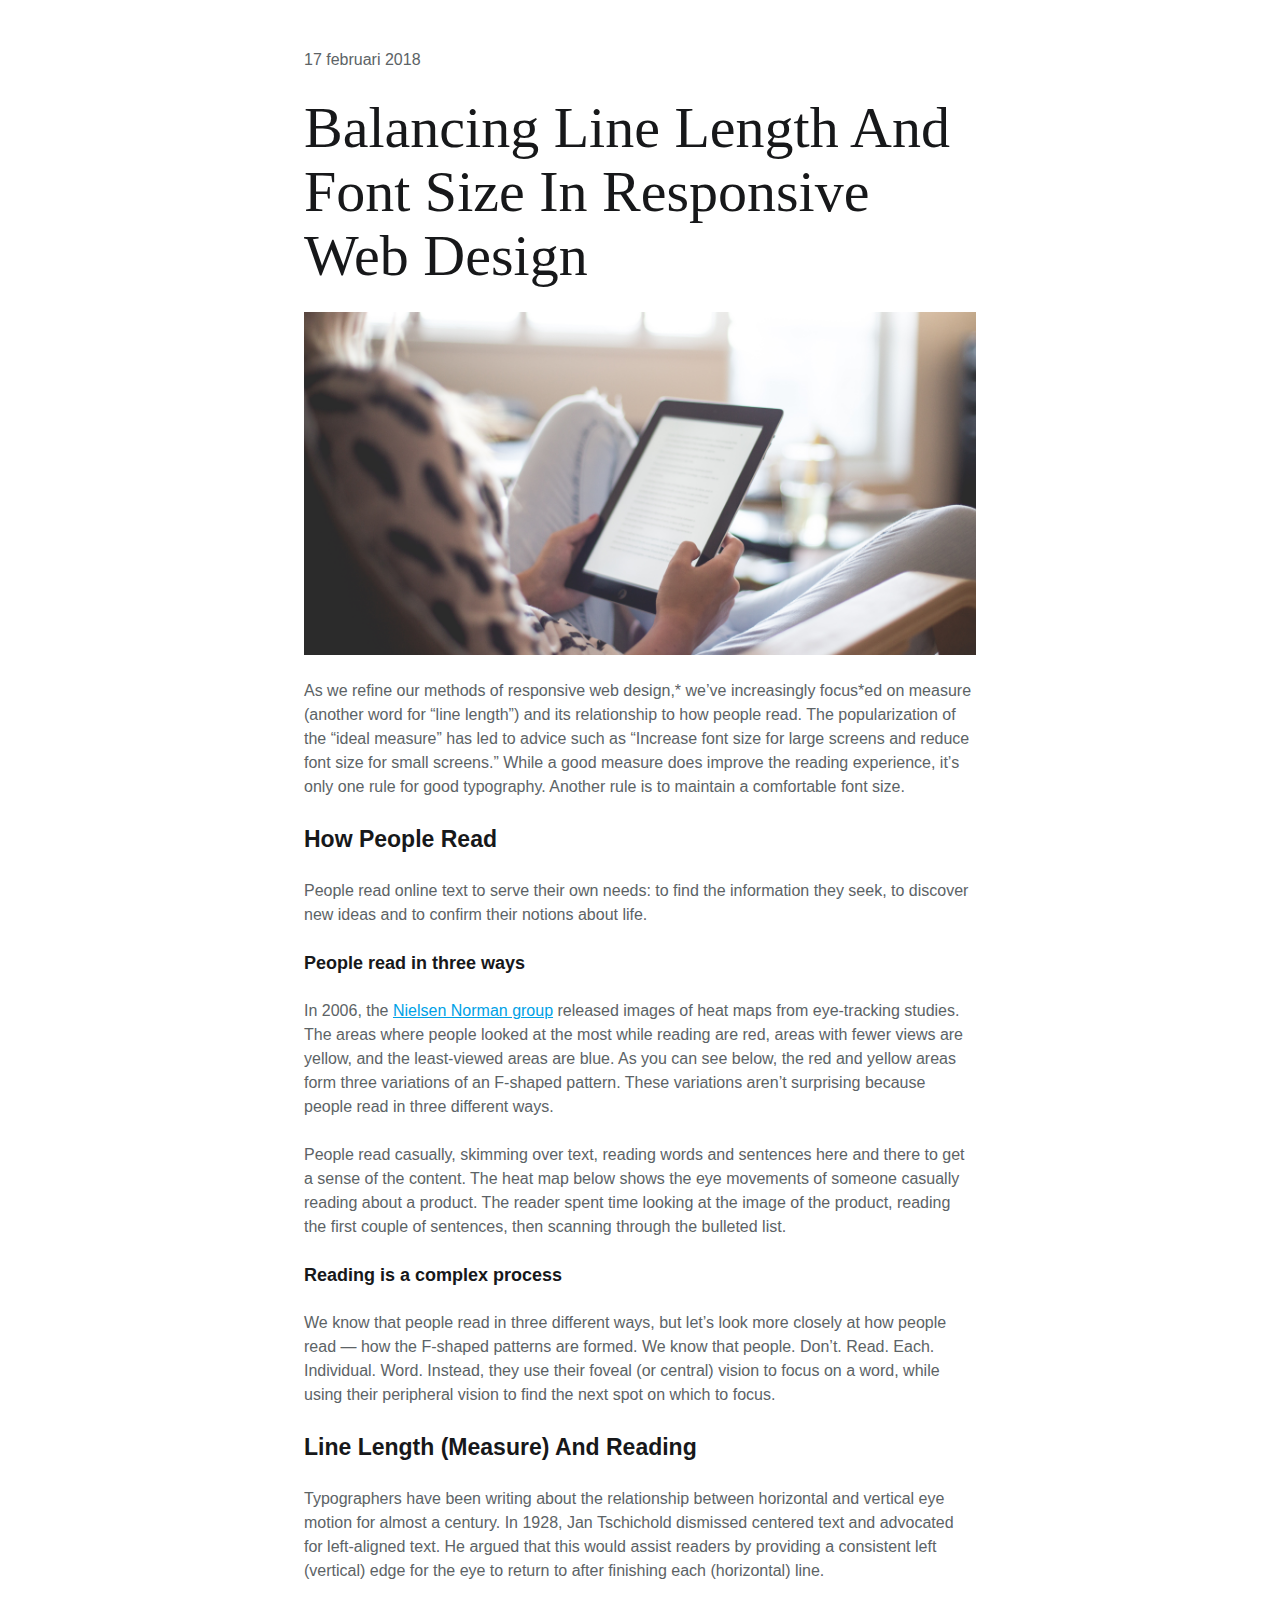
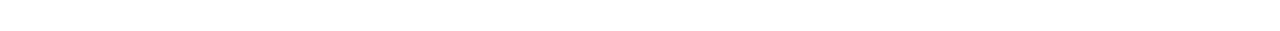
==== blogpost-design-remyian-master/index.html @ ed1907a4 "changes" ====
<!doctype html>
<html lang="en">
    <head>
        <meta charset="utf-8">
        <meta http-equiv="x-ua-compatible" content="ie=edge">
        <title>Simon Coudeville - HTML5 Boilerplate</title>
        <meta name="description" content="This is my HTML5 boilerplate.">
        <meta name="viewport" content="width=device-width, initial-scale=1.0">
        <meta name="msapplication-TileColor" content="#e85e00">
        <meta name="theme-color" content="#e85e00">

        <link rel="apple-touch-icon" sizes="180x180" href="apple-touch-icon.png">
        <link rel="icon" type="image/png" sizes="32x32" href="favicon-32x32.png">
        <link rel="icon" type="image/png" sizes="16x16" href="favicon-16x16.png">
        <link rel="manifest" href="site.webmanifest">
        <link rel="mask-icon" href="safari-pinned-tab.svg" color="#e85e00">

        <link rel="stylesheet" href="css/normalize.css">
        <link rel="stylesheet" href="css/screen.css">
    </head>
    <body>
        <header>
            <p><time datetime="2018-17-02">17 februari 2018</time></p>
            <h1>Balancing Line Length And Font Size In Responsive Web Design</h1>
        </header>
        <figure>
            <picture>
                <source srcset="img/picture@2x.jpg" media="(min-width: 1200px)">
                <source srcset="img/picture.jpg" media="(min-width: 992px)">
                <source srcset="img/picture-medium@2x.jpg" media="(min-width: 768px)">
                <source srcset="img/picture-medium.jpg" media="(min-width: 576px)">
                <img srcset="img/picture-square@2x.jpg" alt="Picture of girl reading on a tablet">
            </picture>
        </figure>
        <p>
            As we refine our methods of responsive web design,* we’ve increasingly focus*ed on measure (another word for “line length”) and its relationship to how people read. The popularization of the “ideal measure” has led to advice such as “Increase font size for large screens and reduce font size for small screens.” While a good measure does improve the reading experience, it’s only one rule for good typography. Another rule is to maintain a comfortable font size.
        </p>
        <h2>
            How People Read
        </h2>
        <p>
            People read online text to serve their own needs: to find the information they seek, to discover new ideas and to confirm their notions about life.
        </p>
        <h3>
            People read in three ways
        </h3>
        <p>
            In 2006, the <a href="https://www.nngroup.com/">Nielsen Norman group</a> released images of heat maps from eye-tracking studies. The areas where people looked at the most while reading are red, areas with fewer views are yellow, and the least-viewed areas are blue. As you can see below, the red and yellow areas form three variations of an F-shaped pattern. These variations aren’t surprising because people read in three different ways.
        </p>
        <p>
            People read casually, skimming over text, reading words and sentences here and there to get a sense of the content. The heat map below shows the eye movements of someone casually reading about a product. The reader spent time looking at the image of the product, reading the first couple of sentences, then scanning through the bulleted list.
        </p>
        <h3>
            Reading is a complex process
        </h3>
        <p>
            We know that people read in three different ways, but let’s look more closely at how people read — how the F-shaped patterns are formed. We know that people. Don’t. Read. Each. Individual. Word. Instead, they use their foveal (or central) vision to focus on a word, while using their peripheral vision to find the next spot on which to focus.
        </p>
        <h2>
            Line Length (Measure) And Reading
        </h2>
        <p>
            Typographers have been writing about the relationship between horizontal and vertical eye motion for almost a century. In 1928, Jan Tschichold dismissed centered text and advocated for left-aligned text. He argued that this would assist readers by providing a consistent left (vertical) edge for the eye to return to after finishing each (horizontal) line.
        </p>
    </body>
</html>
---- blogpost-design-remyian-master/css/screen.css ----
/*
    Elements: Page
    ---
    Default markup for page level elements
*/

html {
    font-size: 16px;
    line-height: 1.5;
    font-family: "Helvetica Neue", Helvetica, arial, sans-serif;
    color: #5C6366;
    padding: 48px 24px 24px;
}

body {
    max-width: 42em;
    margin: 0 auto;
}

/*
 * Remove text-shadow in selection highlight:
 * https://twitter.com/miketaylr/status/12228805301
 *
 * Customize the background color to match your design.
 */

::selection {
    background: #00E6A1;
    color: white;
    text-shadow: none;
}

/*
    Elements: Images
    ---
    Default markup for images to make them responsive
*/

img {
    max-width: 100%;
    vertical-align: top;
}

/*
    Elements: typography
    ---
    Default markup for typographic elements
*/

h1,
h2,
h3{
    color: #17181A;
}

h1 {
    font-family: "Times New Roman", serif;
    font-size: 36px;
    font-weight: normal;
    line-height: 40px;
    margin: 0 0 24px;
}

h2 {
    font-size: 23px;
    line-height: 32px;
    margin: 0 0 24px;
}

h3 {
    font-size: 18px;
    line-height: 24px;
    margin: 0 0 24px;
}

h4,
h5,
h6 {
    font-size: 16px;
    line-height: 24px;
    margin: 0 0 24px;
}

p,
ol,
ul,
dl,
table,
address,
figure {
    margin: 0 0 24px;
}

ul,
ol {
    padding-left: 24px;
}

li ul,
li ol {
    margin-bottom: 0;
}

blockquote {
    font-style: italic;
    font-size: 23px;
    line-height: 32px;
    margin: 0 0 24px;
    font-family: "Times New Roman", serif;
}

blockquote * {
    font-size: inherit;
    line-height: inherit;
}

figcaption {
    font-size: 12px;
    line-height: 16px;
    padding-top: 8px;
    color: Grey;
}

hr {
    border: 0;
    height: 1px;
    background: LightGrey;
    margin: 0 0 24px;
}

a {
    color: #00A1E6;
    transition: all .1s ease-in-out;
}

a:visited,
a:active {
    color: #00E6A1;
}

a:hover,
a:focus {
    color: #1ABAFF;
}

/* Small devices (landscape phones, 576px and up) */

@media (min-width: 576px) {}

/* Medium devices (tablets, 768px and up) */

@media (min-width: 768px) {
    html {
        padding: 48px 48px 24px;
    }
    h1 {
        font-size: 58px;
        line-height: 64px;
    }
}

/* Large devices (landscape tablets, desktops, 992px and up) */

@media (min-width: 992px) {}

/* Extra large devices (large desktops, 1200px and up) */

@media (min-width: 1200px) {}

/*
    Print styles.
    ---
    Inlined to avoid the additional HTTP request:
    http://www.phpied.com/delay-loading-your-print-css/
*/

@media print {
    *,
    *:before,
    *:after {
        background: transparent !important;
        color: #000 !important;
        /* Black prints faster:
                                   http://www.sanbeiji.com/archives/953 */
        box-shadow: none !important;
        text-shadow: none !important;
    }
    a,
    a:visited {
        text-decoration: underline;
    }
    a[href]:after {
        content: " (" attr(href) ")";
    }
    abbr[title]:after {
        content: " (" attr(title) ")";
    }
    /*
     * Don't show links that are fragment identifiers,
     * or use the `javascript:` pseudo protocol
     */
    a[href^="#"]:after,
    a[href^="javascript:"]:after {
        content: "";
    }
    pre {
        white-space: pre-wrap !important;
    }
    pre,
    blockquote {
        border: 1px solid #999;
        page-break-inside: avoid;
    }
    /*
     * Printing Tables:
     * http://css-discuss.incutio.com/wiki/Printing_Tables
     */
    thead {
        display: table-header-group;
    }
    tr,
    img {
        page-break-inside: avoid;
    }
    p,
    h2,
    h3 {
        orphans: 3;
        widows: 3;
    }
    h2,
    h3 {
        page-break-after: avoid;
    }
}
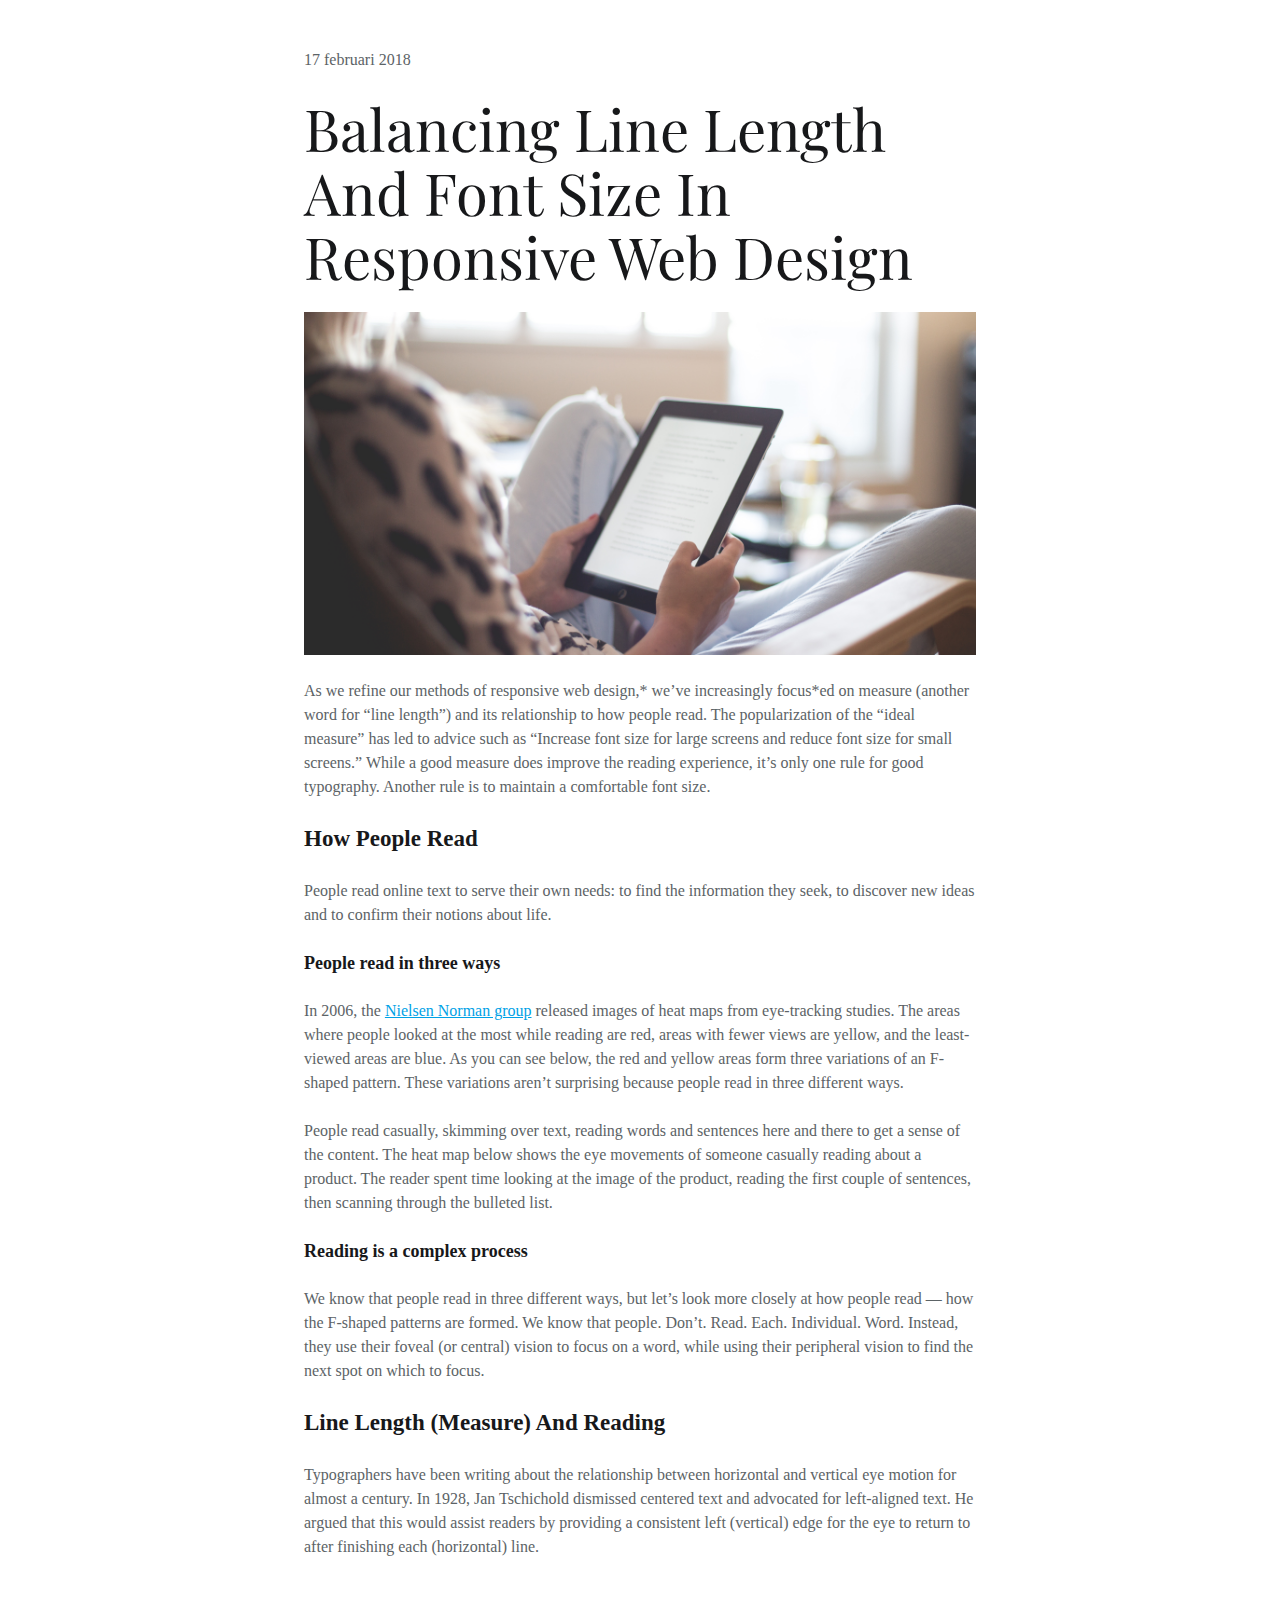
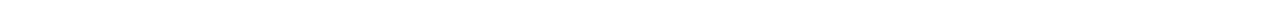
==== commit 0f9da170: "added font smoothing" ====
--- a/blogpost-design-remyian-master/index.html
+++ b/blogpost-design-remyian-master/index.html
@@ -15,6 +15,7 @@
         <link rel="manifest" href="site.webmanifest">
         <link rel="mask-icon" href="safari-pinned-tab.svg" color="#e85e00">
 
+        <link href="https://fonts.googleapis.com/css?family=Playfair+Display&display=swap" rel="stylesheet"> 
         <link rel="stylesheet" href="css/normalize.css">
         <link rel="stylesheet" href="css/screen.css">
     </head>
--- a/blogpost-design-remyian-master/css/screen.css
+++ b/blogpost-design-remyian-master/css/screen.css
@@ -7,12 +7,15 @@
 html {
     font-size: 16px;
     line-height: 1.5;
-    font-family: "Helvetica Neue", Helvetica, arial, sans-serif;
+    /* font-family: "Inter web" "Helvetica Neue", Helvetica, arial, sans-serif; */
+    font-family: "droid-serif", Georgia, serif;
     color: #5C6366;
     padding: 48px 24px 24px;
-}
-
-body {
+    -webkit-font-smoothing: antialiased;
+    -moz-osx-font-smoothing: grayscale;
+}
+
+body { 
     max-width: 42em;
     margin: 0 auto;
 }
@@ -51,10 +54,11 @@
 h2,
 h3{
     color: #17181A;
+    font-family: "Inter web" "Helvetica Neue", Helvetica, arial, sans-serif;
 }
 
 h1 {
-    font-family: "Times New Roman", serif;
+    font-family: "Playfair Display", serif;
     font-size: 36px;
     font-weight: normal;
     line-height: 40px;
@@ -232,4 +236,23 @@
     h3 {
         page-break-after: avoid;
     }
+    
+    
+    @font-face {
+        font-family: "droid-serif";
+        font-weight: 700;
+        src: url("https://use.typekit.net/pjy6mva.css");
+    }
+    
+
+    @font-face {
+        font-family: "Inter web";
+        font-weight: 700;
+        src: url("../fonts/Inter-Regular.woff") format("woff2");
+    }
+    @font-face {
+        font-family: "Inter web";
+        font-weight: 700;
+        src: url("../fonts/Inter-Bold.woff") format("woff2");
+    }
 }